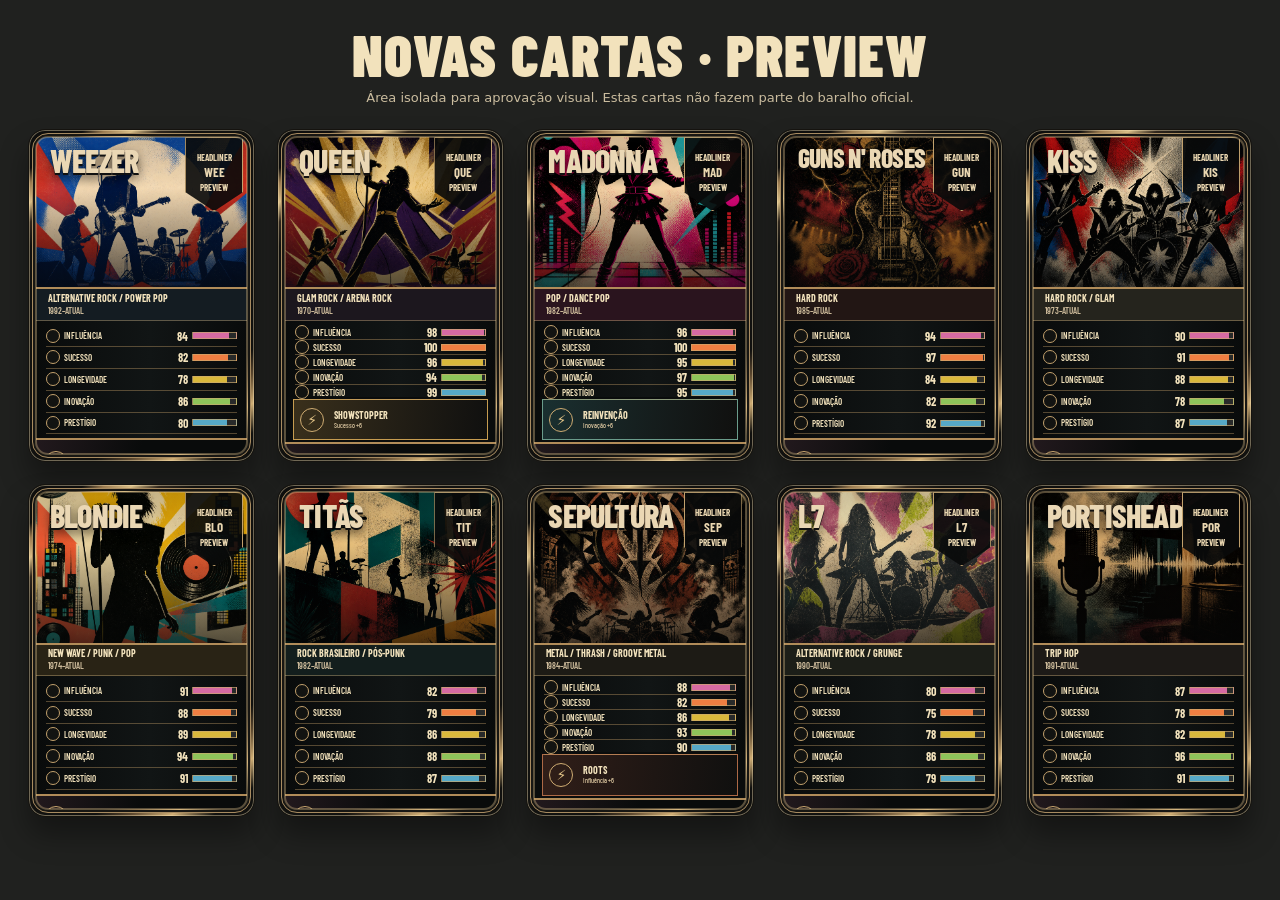
==== preview-new-cards/index.html @ 147a9174 "feat: add isolated preview for ten new cards" ====
<!doctype html>
<html lang="pt-BR">
<head>
<meta charset="utf-8"><meta name="viewport" content="width=device-width,initial-scale=1">
<title>Headliner · Preview de 10 novas cartas</title>
<style>
@import url('https://fonts.googleapis.com/css2?family=Barlow+Condensed:wght@500;600;700;800;900&display=swap');
:root{--ink:#ead7b4;--paper:#111210;--line:#b18c59;--cream:#f2e2bc;--ui:Inter,system-ui,sans-serif;--display:'Barlow Condensed','Arial Narrow',sans-serif}
*{box-sizing:border-box}body{margin:0;background:#20211f;color:var(--cream);font-family:var(--ui);padding:28px}header{max-width:1420px;margin:0 auto 24px;text-align:center}h1{margin:0;font:900 clamp(30px,5vw,58px)/.9 var(--display);letter-spacing:.02em;text-transform:uppercase}header p{margin:10px auto 0;color:#cbbd9f;font-size:13px}main{max-width:1420px;margin:auto;display:grid;grid-template-columns:repeat(5,minmax(0,1fr));gap:22px}.preview-card{--a:#9a3f43;--b:#c79b56;--c:#1e2221;position:relative;width:100%;aspect-ratio:311/456;padding:7px;border:1px solid #15130f;border-radius:17px;background:linear-gradient(145deg,#0e0e0d 0 8%,#9a7a4f 11%,#d8bd86 15%,#30271d 19%,#11110f 24% 77%,#5c482f 82%,#d1af76 88%,#11110f 94%);box-shadow:0 18px 28px rgba(0,0,0,.36),inset 0 0 0 1px rgba(255,235,190,.4);overflow:hidden;cursor:pointer;transition:transform .16s,box-shadow .16s}.preview-card:hover{transform:translateY(-5px);box-shadow:0 24px 34px rgba(0,0,0,.46)}.preview-card:before{content:"";position:absolute;inset:3px;border-radius:16px;border:1px solid #a88b60;box-shadow:inset 0 0 0 2px #171613,inset 0 0 0 4px rgba(218,190,137,.38);pointer-events:none;z-index:8}.card-front{position:relative;width:100%;height:100%;overflow:hidden;border-radius:11px;background:#0a0c0c}.hero{position:relative;height:48%;overflow:hidden;background:#151211;border-bottom:2px solid var(--line)}.hero img{width:100%;height:100%;object-fit:cover;display:block;filter:saturate(.92) contrast(1.08)}.hero:after{content:"";position:absolute;inset:0;background:linear-gradient(180deg,rgba(5,6,6,.18),rgba(5,6,6,.04) 34%,rgba(5,6,6,.68) 100%)}.artist{position:absolute;z-index:3;left:14px;right:62px;top:11px;color:#ead7b4;font:800 clamp(25px,2.5vw,48px)/.8 var(--display);letter-spacing:-.025em;text-shadow:0 2px 0 #111,0 5px 11px rgba(0,0,0,.68);text-transform:uppercase}.artist.long{font-size:clamp(22px,2vw,39px)}.artist.xlong{font-size:clamp(20px,1.8vw,33px)}.micro{position:absolute;z-index:4;right:4px;top:0;width:58px;height:74px;display:grid;place-items:center;align-content:center;gap:4px;padding:6px 4px 9px;background:rgba(9,10,10,.9);border:1px solid #c2a16d;color:#ead7b1;clip-path:polygon(0 0,100% 0,100% 74%,50% 100%,0 74%);font:700 9px/1 var(--display);text-align:center;text-transform:uppercase}.micro strong{font-size:13px}.descriptor{height:10%;display:flex;flex-direction:column;justify-content:center;padding:0 12px;background:color-mix(in srgb,var(--a) 12%,#111210);border-bottom:1px solid rgba(218,188,132,.38);font:600 10px/1.1 var(--display);text-transform:uppercase}.descriptor span{color:#cdbb9b;font-size:9px;margin-top:2px}.stats{height:24%;display:grid;grid-template-rows:repeat(5,1fr);gap:0;padding:4px 10px;background:linear-gradient(90deg,#090b0b,#111515 54%,#090b0b)}.stat{display:grid;grid-template-columns:14px minmax(0,1fr) 26px 45px;align-items:center;gap:4px;border-bottom:1px solid rgba(189,153,100,.42);font:600 9px/1 var(--display);text-transform:uppercase}.stat i{width:14px;height:14px;border:1px solid #c3a16d;border-radius:50%;background:#121311}.stat b{text-align:right;font-size:12px}.bar{height:7px;border:1px solid rgba(204,170,111,.68);background:linear-gradient(90deg,var(--bar) var(--pct),rgba(255,255,255,.12) var(--pct))}.power{height:13%;display:grid;grid-template-columns:28px 1fr;align-items:center;gap:6px;margin:2px 8px;padding:3px 6px;background:linear-gradient(96deg,color-mix(in srgb,var(--b) 18%,#171512),#10100f);border:1px solid color-mix(in srgb,var(--b) 52%,#b38d59);overflow:hidden}.power .bolt{width:24px;height:24px;border:1px solid #cfac72;border-radius:50%;display:grid;place-items:center;color:#e2c386;font-size:14px}.power strong{display:block;font:700 10px/1 var(--display);text-transform:uppercase}.power small{display:block;margin-top:2px;color:#d8c39d;font:500 7px/1.05 var(--display)}.public{height:14%;display:grid;grid-template-columns:26px 34px minmax(0,1fr) auto;align-items:center;gap:4px;padding:4px 8px;background:linear-gradient(100deg,#22191d,#090b0b 49%);border-top:2px solid var(--line)}.public .icon{width:24px;height:24px;border:1px solid #c9a76f;border-radius:50%;display:grid;place-items:center;color:#d6b779;font-size:12px}.public label{font:600 8px/1 var(--display);text-transform:uppercase}.public strong{font:900 clamp(18px,2vw,30px)/.8 var(--display);text-align:left}.public small{padding:3px 3px;background:#c4a06d;color:#171511;font:700 7px/1 var(--display);text-transform:uppercase}.no-power .power{display:none}.no-power .stats{height:37%}.no-power .public{height:15%}dialog{width:min(440px,92vw);padding:0;border:0;background:transparent}dialog::backdrop{background:rgba(0,0,0,.78);backdrop-filter:blur(5px)}dialog .preview-card{width:100%;cursor:default;transform:none}dialog button{display:block;margin:14px auto 0;border:1px solid #b18c59;background:#183c4b;color:#f3dfad;padding:9px 18px;font:700 13px var(--ui);cursor:pointer}
@media(max-width:1100px){main{grid-template-columns:repeat(3,minmax(0,1fr))}}@media(max-width:680px){body{padding:16px 10px}main{grid-template-columns:repeat(2,minmax(0,1fr));gap:12px}.preview-card{border-radius:12px}.artist{left:9px;right:46px;font-size:clamp(20px,6vw,31px)}.artist.long{font-size:clamp(18px,5vw,26px)}.micro{width:43px;height:58px;font-size:7px}.micro strong{font-size:10px}.descriptor{padding:0 7px;font-size:8px}.descriptor span{font-size:7px}.stats{padding:3px 6px}.stat{grid-template-columns:10px minmax(0,1fr) 21px 34px;gap:2px;font-size:7px}.stat i{width:10px;height:10px}.stat b{font-size:9px}.bar{height:5px}.power{margin:1px 4px;padding:2px 4px;grid-template-columns:20px 1fr}.power .bolt{width:18px;height:18px;font-size:10px}.power strong{font-size:8px}.power small{font-size:6px}.public{padding:3px 4px;grid-template-columns:18px 26px minmax(0,1fr) auto;gap:2px}.public .icon{width:18px;height:18px;font-size:9px}.public label{font-size:6px}.public strong{font-size:17px}.public small{font-size:5px}}
</style></head>
<body><header><h1>Novas cartas · preview</h1><p>Área isolada para aprovação visual. Estas cartas não fazem parte do baralho oficial.</p></header><main id="gallery"></main><dialog id="zoom"><div id="zoomCard"></div><button type="button" onclick="zoom.close()">Fechar preview</button></dialog>
<script>
const cards=[
 {name:'Weezer',genre:'Alternative rock / power pop',period:'1992–atual',pub:70000,stats:[84,82,78,86,80],art:'weezer-screenprint-v1.png',colors:['#2b63a5','#d94a3c','#162d52']},
 {name:'Queen',genre:'Glam rock / arena rock',period:'1970–atual',pub:160000,stats:[98,100,96,94,99],power:['Showstopper','Sucesso +6'],art:'queen-screenprint-v1.png',colors:['#6f3c85','#d7a947','#281d32']},
 {name:'Madonna',genre:'Pop / dance pop',period:'1982–atual',pub:160000,stats:[96,100,95,97,95],power:['Reinvenção','Inovação +6'],art:'madonna-screenprint-v1.png',colors:['#e32186','#27a9ba','#21142b']},
 {name:"Guns N' Roses",genre:'Hard rock',period:'1985–atual',pub:150000,stats:[94,97,84,82,92],art:'guns-n-roses-screenprint-v1.png',colors:['#9e302e','#d89a3f','#211a18']},
 {name:'Kiss',genre:'Hard rock / glam',period:'1973–atual',pub:110000,stats:[90,91,88,78,87],art:'kiss-screenprint-v1.png',colors:['#b8a77e','#c84845','#17191f']},
 {name:'Blondie',genre:'New wave / punk / pop',period:'1974–atual',pub:75000,stats:[91,88,89,94,91],art:'blondie-screenprint-v1.png',colors:['#d59d38','#3b9b9b','#262124']},
 {name:'Titãs',genre:'Rock brasileiro / pós-punk',period:'1982–atual',pub:60000,stats:[82,79,86,88,87],art:'titas-screenprint-v1.png',colors:['#1f7880','#bb4e3e','#202427']},
 {name:'Sepultura',genre:'Metal / thrash / groove metal',period:'1984–atual',pub:45000,stats:[88,82,86,93,90],power:['Roots','Influência +6'],art:'sepultura-screenprint-v1.png',colors:['#74613a','#a74735','#171817']},
 {name:'L7',genre:'Alternative rock / grunge',period:'1990–atual',pub:40000,stats:[80,75,78,86,79],art:'l7-screenprint-v1.png',colors:['#6d7653','#a94c70','#202226']},
 {name:'Portishead',genre:'Trip hop',period:'1991–atual',pub:25000,stats:[87,78,82,96,91],art:'portishead-screenprint-v1.png',colors:['#72544a','#a88d61','#171a1c']}
];
const labels=['Influência','Sucesso','Longevidade','Inovação','Prestígio'];
function card(c){const vars=`--a:${c.colors[0]};--b:${c.colors[1]};--c:${c.colors[2]}`;const nameClass=c.name.length>15?'xlong':c.name.length>10?'long':'';return `<article class="preview-card card large ${c.power?'has-power':'no-power'}" style="${vars}" data-name="${c.name}"><div class="card-front"><section class="hero art-window"><img src="art/${c.art}" alt="Ilustração screenprint de ${c.name}"><div class="artist name ${nameClass}">${c.name}</div><div class="micro card-micro"><span>HEADLINER</span><strong>${c.name.slice(0,3).toUpperCase()}</strong><span>PREVIEW</span></div></section><section class="descriptor"><b>${c.genre}</b><span>${c.period}</span></section><section class="stats">${c.stats.map((v,i)=>`<div class="stat"><i></i><span>${labels[i]}</span><b>${v}</b><u class="bar" style="--bar:${['#d66aa2','#ef7e42','#d9b83c','#8ec45a','#56a9c7'][i]};--pct:${v}%"></u></div>`).join('')}</section>${c.power?`<section class="power power-zone"><span class="bolt power-emblem">⚡</span><div><strong>${c.power[0]}</strong><small>${c.power[1]}</small></div></section>`:''}<section class="public"><span class="icon public-icon">●</span><label>Público</label><strong>${c.pub.toLocaleString('pt-BR')}</strong><small>pessoas</small></section></div></article>`}
const gallery=document.querySelector('#gallery');gallery.innerHTML=cards.map(card).join('');const zoom=document.querySelector('#zoom'),zoomCard=document.querySelector('#zoomCard');gallery.addEventListener('click',e=>{const el=e.target.closest('.preview-card');if(!el)return;const c=cards.find(x=>x.name===el.dataset.name);zoomCard.innerHTML=card(c);zoom.showModal()});
</script></body></html>
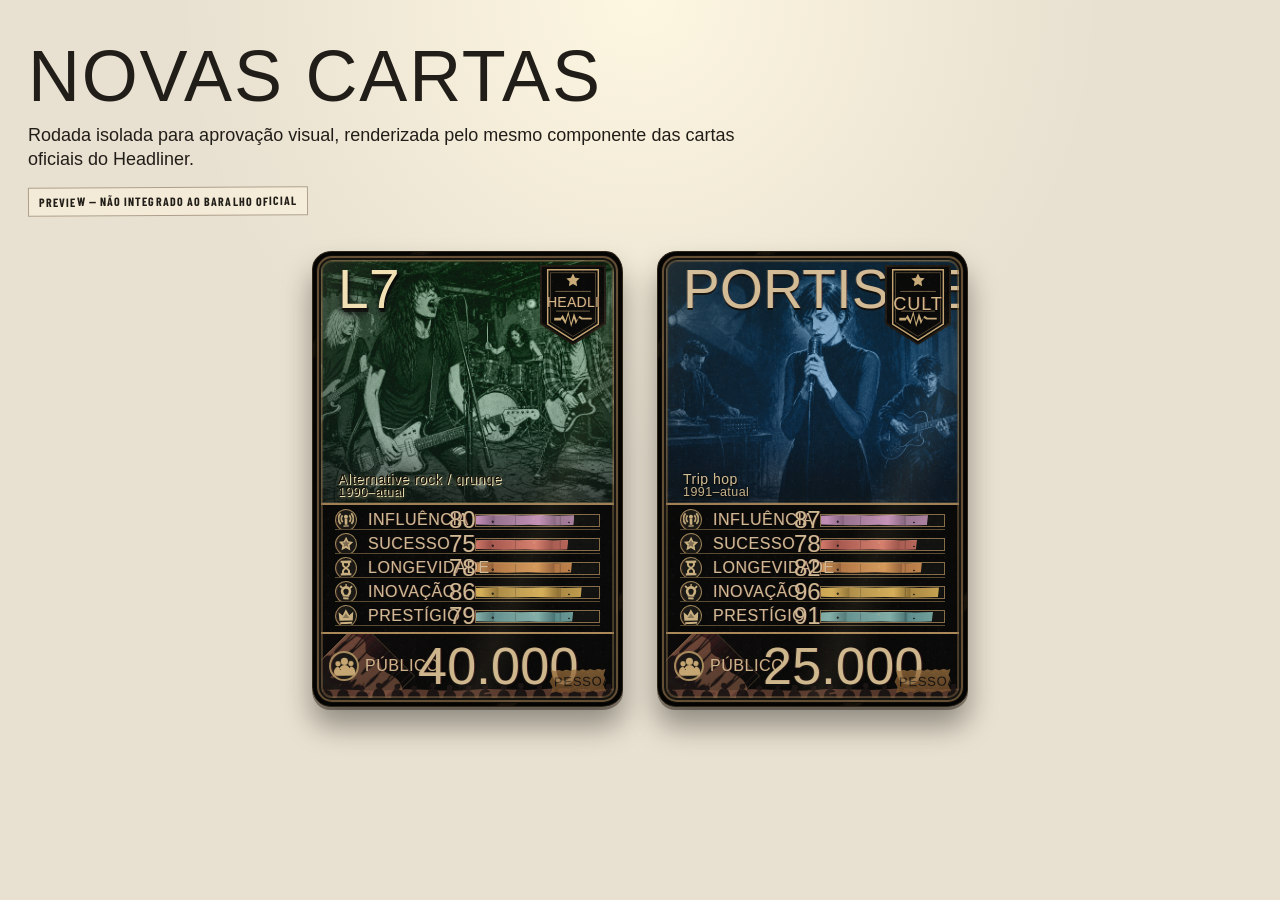
==== commit ebd6a3f4: "feat: finalize ten-card approval preview" ====
--- a/preview-new-cards/index.html
+++ b/preview-new-cards/index.html
@@ -1,29 +1,13 @@
 <!doctype html>
 <html lang="pt-BR">
 <head>
-<meta charset="utf-8"><meta name="viewport" content="width=device-width,initial-scale=1">
-<title>Headliner · Preview de 10 novas cartas</title>
-<style>
-@import url('https://fonts.googleapis.com/css2?family=Barlow+Condensed:wght@500;600;700;800;900&display=swap');
-:root{--ink:#ead7b4;--paper:#111210;--line:#b18c59;--cream:#f2e2bc;--ui:Inter,system-ui,sans-serif;--display:'Barlow Condensed','Arial Narrow',sans-serif}
-*{box-sizing:border-box}body{margin:0;background:#20211f;color:var(--cream);font-family:var(--ui);padding:28px}header{max-width:1420px;margin:0 auto 24px;text-align:center}h1{margin:0;font:900 clamp(30px,5vw,58px)/.9 var(--display);letter-spacing:.02em;text-transform:uppercase}header p{margin:10px auto 0;color:#cbbd9f;font-size:13px}main{max-width:1420px;margin:auto;display:grid;grid-template-columns:repeat(5,minmax(0,1fr));gap:22px}.preview-card{--a:#9a3f43;--b:#c79b56;--c:#1e2221;position:relative;width:100%;aspect-ratio:311/456;padding:7px;border:1px solid #15130f;border-radius:17px;background:linear-gradient(145deg,#0e0e0d 0 8%,#9a7a4f 11%,#d8bd86 15%,#30271d 19%,#11110f 24% 77%,#5c482f 82%,#d1af76 88%,#11110f 94%);box-shadow:0 18px 28px rgba(0,0,0,.36),inset 0 0 0 1px rgba(255,235,190,.4);overflow:hidden;cursor:pointer;transition:transform .16s,box-shadow .16s}.preview-card:hover{transform:translateY(-5px);box-shadow:0 24px 34px rgba(0,0,0,.46)}.preview-card:before{content:"";position:absolute;inset:3px;border-radius:16px;border:1px solid #a88b60;box-shadow:inset 0 0 0 2px #171613,inset 0 0 0 4px rgba(218,190,137,.38);pointer-events:none;z-index:8}.card-front{position:relative;width:100%;height:100%;overflow:hidden;border-radius:11px;background:#0a0c0c}.hero{position:relative;height:48%;overflow:hidden;background:#151211;border-bottom:2px solid var(--line)}.hero img{width:100%;height:100%;object-fit:cover;display:block;filter:saturate(.92) contrast(1.08)}.hero:after{content:"";position:absolute;inset:0;background:linear-gradient(180deg,rgba(5,6,6,.18),rgba(5,6,6,.04) 34%,rgba(5,6,6,.68) 100%)}.artist{position:absolute;z-index:3;left:14px;right:62px;top:11px;color:#ead7b4;font:800 clamp(25px,2.5vw,48px)/.8 var(--display);letter-spacing:-.025em;text-shadow:0 2px 0 #111,0 5px 11px rgba(0,0,0,.68);text-transform:uppercase}.artist.long{font-size:clamp(22px,2vw,39px)}.artist.xlong{font-size:clamp(20px,1.8vw,33px)}.micro{position:absolute;z-index:4;right:4px;top:0;width:58px;height:74px;display:grid;place-items:center;align-content:center;gap:4px;padding:6px 4px 9px;background:rgba(9,10,10,.9);border:1px solid #c2a16d;color:#ead7b1;clip-path:polygon(0 0,100% 0,100% 74%,50% 100%,0 74%);font:700 9px/1 var(--display);text-align:center;text-transform:uppercase}.micro strong{font-size:13px}.descriptor{height:10%;display:flex;flex-direction:column;justify-content:center;padding:0 12px;background:color-mix(in srgb,var(--a) 12%,#111210);border-bottom:1px solid rgba(218,188,132,.38);font:600 10px/1.1 var(--display);text-transform:uppercase}.descriptor span{color:#cdbb9b;font-size:9px;margin-top:2px}.stats{height:24%;display:grid;grid-template-rows:repeat(5,1fr);gap:0;padding:4px 10px;background:linear-gradient(90deg,#090b0b,#111515 54%,#090b0b)}.stat{display:grid;grid-template-columns:14px minmax(0,1fr) 26px 45px;align-items:center;gap:4px;border-bottom:1px solid rgba(189,153,100,.42);font:600 9px/1 var(--display);text-transform:uppercase}.stat i{width:14px;height:14px;border:1px solid #c3a16d;border-radius:50%;background:#121311}.stat b{text-align:right;font-size:12px}.bar{height:7px;border:1px solid rgba(204,170,111,.68);background:linear-gradient(90deg,var(--bar) var(--pct),rgba(255,255,255,.12) var(--pct))}.power{height:13%;display:grid;grid-template-columns:28px 1fr;align-items:center;gap:6px;margin:2px 8px;padding:3px 6px;background:linear-gradient(96deg,color-mix(in srgb,var(--b) 18%,#171512),#10100f);border:1px solid color-mix(in srgb,var(--b) 52%,#b38d59);overflow:hidden}.power .bolt{width:24px;height:24px;border:1px solid #cfac72;border-radius:50%;display:grid;place-items:center;color:#e2c386;font-size:14px}.power strong{display:block;font:700 10px/1 var(--display);text-transform:uppercase}.power small{display:block;margin-top:2px;color:#d8c39d;font:500 7px/1.05 var(--display)}.public{height:14%;display:grid;grid-template-columns:26px 34px minmax(0,1fr) auto;align-items:center;gap:4px;padding:4px 8px;background:linear-gradient(100deg,#22191d,#090b0b 49%);border-top:2px solid var(--line)}.public .icon{width:24px;height:24px;border:1px solid #c9a76f;border-radius:50%;display:grid;place-items:center;color:#d6b779;font-size:12px}.public label{font:600 8px/1 var(--display);text-transform:uppercase}.public strong{font:900 clamp(18px,2vw,30px)/.8 var(--display);text-align:left}.public small{padding:3px 3px;background:#c4a06d;color:#171511;font:700 7px/1 var(--display);text-transform:uppercase}.no-power .power{display:none}.no-power .stats{height:37%}.no-power .public{height:15%}dialog{width:min(440px,92vw);padding:0;border:0;background:transparent}dialog::backdrop{background:rgba(0,0,0,.78);backdrop-filter:blur(5px)}dialog .preview-card{width:100%;cursor:default;transform:none}dialog button{display:block;margin:14px auto 0;border:1px solid #b18c59;background:#183c4b;color:#f3dfad;padding:9px 18px;font:700 13px var(--ui);cursor:pointer}
-@media(max-width:1100px){main{grid-template-columns:repeat(3,minmax(0,1fr))}}@media(max-width:680px){body{padding:16px 10px}main{grid-template-columns:repeat(2,minmax(0,1fr));gap:12px}.preview-card{border-radius:12px}.artist{left:9px;right:46px;font-size:clamp(20px,6vw,31px)}.artist.long{font-size:clamp(18px,5vw,26px)}.micro{width:43px;height:58px;font-size:7px}.micro strong{font-size:10px}.descriptor{padding:0 7px;font-size:8px}.descriptor span{font-size:7px}.stats{padding:3px 6px}.stat{grid-template-columns:10px minmax(0,1fr) 21px 34px;gap:2px;font-size:7px}.stat i{width:10px;height:10px}.stat b{font-size:9px}.bar{height:5px}.power{margin:1px 4px;padding:2px 4px;grid-template-columns:20px 1fr}.power .bolt{width:18px;height:18px;font-size:10px}.power strong{font-size:8px}.power small{font-size:6px}.public{padding:3px 4px;grid-template-columns:18px 26px minmax(0,1fr) auto;gap:2px}.public .icon{width:18px;height:18px;font-size:9px}.public label{font-size:6px}.public strong{font-size:17px}.public small{font-size:5px}}
-</style></head>
-<body><header><h1>Novas cartas · preview</h1><p>Área isolada para aprovação visual. Estas cartas não fazem parte do baralho oficial.</p></header><main id="gallery"></main><dialog id="zoom"><div id="zoomCard"></div><button type="button" onclick="zoom.close()">Fechar preview</button></dialog>
-<script>
-const cards=[
- {name:'Weezer',genre:'Alternative rock / power pop',period:'1992–atual',pub:70000,stats:[84,82,78,86,80],art:'weezer-screenprint-v1.png',colors:['#2b63a5','#d94a3c','#162d52']},
- {name:'Queen',genre:'Glam rock / arena rock',period:'1970–atual',pub:160000,stats:[98,100,96,94,99],power:['Showstopper','Sucesso +6'],art:'queen-screenprint-v1.png',colors:['#6f3c85','#d7a947','#281d32']},
- {name:'Madonna',genre:'Pop / dance pop',period:'1982–atual',pub:160000,stats:[96,100,95,97,95],power:['Reinvenção','Inovação +6'],art:'madonna-screenprint-v1.png',colors:['#e32186','#27a9ba','#21142b']},
- {name:"Guns N' Roses",genre:'Hard rock',period:'1985–atual',pub:150000,stats:[94,97,84,82,92],art:'guns-n-roses-screenprint-v1.png',colors:['#9e302e','#d89a3f','#211a18']},
- {name:'Kiss',genre:'Hard rock / glam',period:'1973–atual',pub:110000,stats:[90,91,88,78,87],art:'kiss-screenprint-v1.png',colors:['#b8a77e','#c84845','#17191f']},
- {name:'Blondie',genre:'New wave / punk / pop',period:'1974–atual',pub:75000,stats:[91,88,89,94,91],art:'blondie-screenprint-v1.png',colors:['#d59d38','#3b9b9b','#262124']},
- {name:'Titãs',genre:'Rock brasileiro / pós-punk',period:'1982–atual',pub:60000,stats:[82,79,86,88,87],art:'titas-screenprint-v1.png',colors:['#1f7880','#bb4e3e','#202427']},
- {name:'Sepultura',genre:'Metal / thrash / groove metal',period:'1984–atual',pub:45000,stats:[88,82,86,93,90],power:['Roots','Influência +6'],art:'sepultura-screenprint-v1.png',colors:['#74613a','#a74735','#171817']},
- {name:'L7',genre:'Alternative rock / grunge',period:'1990–atual',pub:40000,stats:[80,75,78,86,79],art:'l7-screenprint-v1.png',colors:['#6d7653','#a94c70','#202226']},
- {name:'Portishead',genre:'Trip hop',period:'1991–atual',pub:25000,stats:[87,78,82,96,91],art:'portishead-screenprint-v1.png',colors:['#72544a','#a88d61','#171a1c']}
-];
-const labels=['Influência','Sucesso','Longevidade','Inovação','Prestígio'];
-function card(c){const vars=`--a:${c.colors[0]};--b:${c.colors[1]};--c:${c.colors[2]}`;const nameClass=c.name.length>15?'xlong':c.name.length>10?'long':'';return `<article class="preview-card card large ${c.power?'has-power':'no-power'}" style="${vars}" data-name="${c.name}"><div class="card-front"><section class="hero art-window"><img src="art/${c.art}" alt="Ilustração screenprint de ${c.name}"><div class="artist name ${nameClass}">${c.name}</div><div class="micro card-micro"><span>HEADLINER</span><strong>${c.name.slice(0,3).toUpperCase()}</strong><span>PREVIEW</span></div></section><section class="descriptor"><b>${c.genre}</b><span>${c.period}</span></section><section class="stats">${c.stats.map((v,i)=>`<div class="stat"><i></i><span>${labels[i]}</span><b>${v}</b><u class="bar" style="--bar:${['#d66aa2','#ef7e42','#d9b83c','#8ec45a','#56a9c7'][i]};--pct:${v}%"></u></div>`).join('')}</section>${c.power?`<section class="power power-zone"><span class="bolt power-emblem">⚡</span><div><strong>${c.power[0]}</strong><small>${c.power[1]}</small></div></section>`:''}<section class="public"><span class="icon public-icon">●</span><label>Público</label><strong>${c.pub.toLocaleString('pt-BR')}</strong><small>pessoas</small></section></div></article>`}
-const gallery=document.querySelector('#gallery');gallery.innerHTML=cards.map(card).join('');const zoom=document.querySelector('#zoom'),zoomCard=document.querySelector('#zoomCard');gallery.addEventListener('click',e=>{const el=e.target.closest('.preview-card');if(!el)return;const c=cards.find(x=>x.name===el.dataset.name);zoomCard.innerHTML=card(c);zoom.showModal()});
-</script></body></html>
+  <meta charset="utf-8">
+  <meta name="viewport" content="width=device-width,initial-scale=1">
+  <meta http-equiv="refresh" content="0;url=../index.html?preview=new-cards&amp;cards=L7%2CPortishead">
+  <title>Novas cartas — HEADLINER</title>
+</head>
+<body>
+  <p><a href="../index.html?preview=new-cards&amp;cards=L7%2CPortishead">Abrir o preview corrigido de L7 e Portishead</a></p>
+  <script>location.replace('../index.html?preview=new-cards&cards=L7%2CPortishead');</script>
+</body>
+</html>
